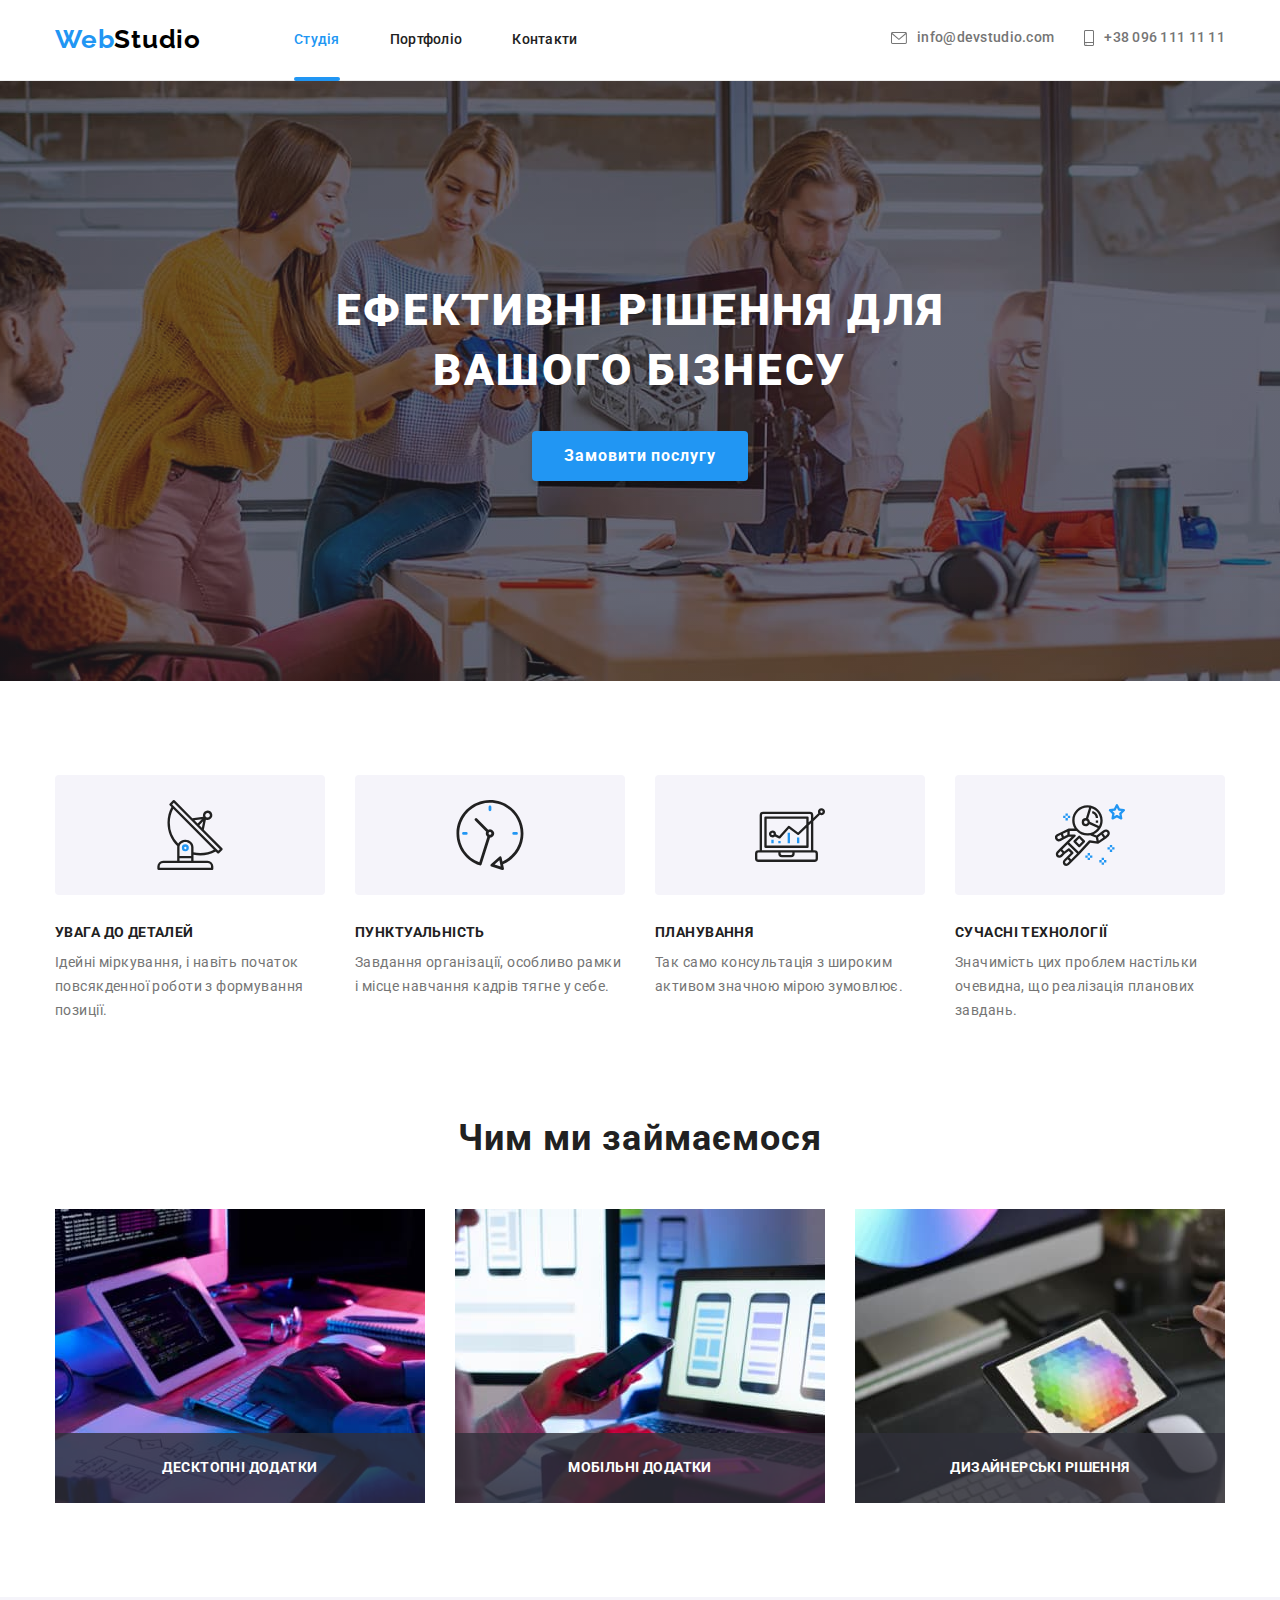
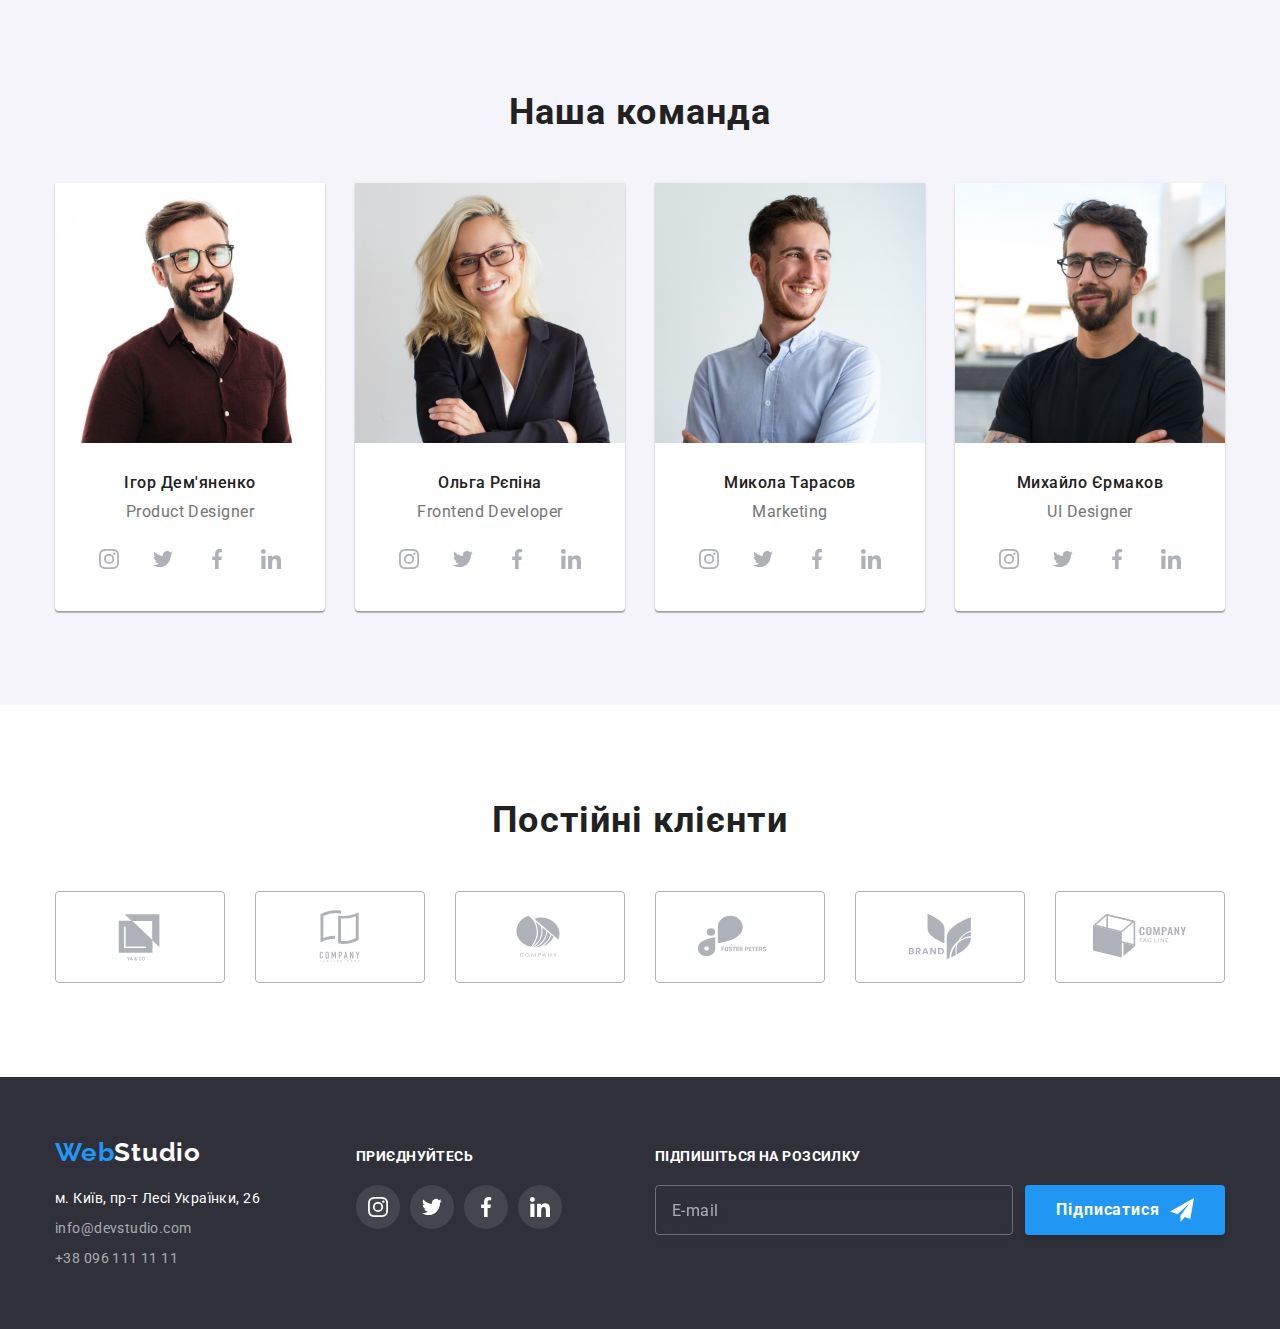
==== index.html @ fa202388 "Copy files from hw-06" ====
<!DOCTYPE html>
<html lang="uk">
<head>
    <meta charset="UTF-8">
    <meta http-equiv="X-UA-Compatible" content="IE=edge">
    <meta name="viewport" content="width=device-width, initial-scale=1.0">
    <title>WebStudio</title>
    <link rel="preconnect" href="https://fonts.googleapis.com">
    <link rel="preconnect" href="https://fonts.gstatic.com" crossorigin>
    <link href="https://fonts.googleapis.com/css2?family=Raleway:wght@700&family=Roboto:wght@400;500;700;900&display=swap"
        rel="stylesheet">
    <link rel="stylesheet" href="https://cdnjs.cloudflare.com/ajax/libs/modern-normalize/1.1.0/modern-normalize.min.css">
    <link rel="stylesheet" href="./css/styles.css">
</head>
<body>
    <!-- header -->
    <header class="header">
        <div class="container header-container">
            <nav class="header-navigation">
                <a href="./index.html" lang="en" class="logo"> <span class="logo-accent">Web</span>Studio</a>
                <ul class="list menu">
                    <li><a href="./index.html" class="site-nav-link current">Студія</a></li>
                    <li><a href="./portfolio.html" class="site-nav-link">Портфоліо</a></li>
                    <li><a href="" class="site-nav-link">Контакти</a></li>
                </ul>
            </nav>
            
            <ul class="list header-contacts">
                <li><a href="mailto:info@devstudio.com" class="contacts">
                    <svg width="16px" height="12px">
                        <use href="./images/icons.svg#icon-envelope"></use>
                    </svg>
                    info@devstudio.com</a></li>
                <li><a href="tel:+380961111111" class="contacts">
                    <svg width="10px" height="16px">
                        <use href="./images/icons.svg#icon-smartphone"></use>
                    </svg>
                    +38 096 111 11 11</a></li>
            </ul>
        </div>
    </header>

    <main>
        <!-- hero -->
        <section class="section hero-section overlay">
            <div class="container">
                <h1 class="hero-title">Ефективні рішення для вашого бізнесу</h1>
                <button type="button" class="button" data-modal-open>Замовити послугу</button>
            </div>
        </section>

        <!-- features -->
        <section class="section features-section">
            <div class="container">
                <h2 class="visually-hidden">Особливості</h2>
                <ul class="list features-list">
                    <li class="features-item">
                        <div class="features-icon">
                            <svg width="70px" height="70px">
                                <use href="./images/icons.svg#icon-antenna"></use>
                            </svg>
                        </div>
                        <h3 class="features-title">УВАГА ДО ДЕТАЛЕЙ</h3>
                        <p class="features-text">Ідейні міркування, і навіть початок повсякденної роботи з формування позиції.</p>
                    </li>
                    <li class="features-item">
                        <div class="features-icon">
                            <svg width="70px" height="70px">
                                <use href="./images/icons.svg#icon-clock"></use>
                            </svg>
                        </div>
                        <h3 class="features-title">ПУНКТУАЛЬНІСТЬ</h3>
                        <p class="features-text">Завдання організації, особливо рамки і місце навчання кадрів тягне у себе.</p>
                    </li>
                    <li class="features-item">
                        <div class="features-icon">
                            <svg width="70px" height="70px">
                                <use href="./images/icons.svg#icon-diagram"></use>
                            </svg>
                        </div>
                        <h3 class="features-title">ПЛАНУВАННЯ</h3>
                        <p class="features-text">Так само консультація з широким активом значною мірою зумовлює.</p>
                    </li>
                    <li class="features-item">
                        <div class="features-icon">
                            <svg width="70px" height="70px">
                                <use href="./images/icons.svg#icon-astronaut"></use>
                            </svg>
                        </div>
                        <h3 class="features-title">СУЧАСНІ ТЕХНОЛОГІЇ</h3>
                        <p class="features-text">Значимість цих проблем настільки очевидна, що реалізація планових завдань.</p>
                    </li>
                </ul>
            </div>
        </section>

        <!-- works -->
        <section class="section works-section">
            <div class="container">
                <h2 class="section-title">Чим ми займаємося</h2>
                <ul class="list works-list">
                    <li class="works-item">
                        <img src="./images/desktop.jpg" alt="Десктопні додатки" width="370">
                        <div class="work-type">
                            <p class="work-name">Десктопні додатки</p>
                        </div>
                    </li>
                    <li class="works-item">
                        <img src="./images/mobile.jpg" alt="Мобільні додатки" width="370">
                        <div class="work-type">
                            <p class="work-name">Мобільні додатки</p>
                        </div>
                    </li>
                    <li class="works-item">
                        <img src="./images/tablet.jpg" alt="Дизайнерські рішення" width="370">
                        <div class="work-type">
                            <p class="work-name">Дизайнерські рішення</p>
                        </div>
                    </li>
                </ul>
            </div>
        </section>

        <!-- team -->
        <section class="section team-section">
            <div class="container">
                <h2 class="section-title">Наша команда</h2>
                <ul class="list team-list">
                    <li class="team-card">
                        <img src="./images/ihor.jpg" alt="Фото Ігор Дем'яненко" width="270">
                        <div class="team-member-role">
                            <h3 class="team-member">Ігор Дем'яненко</h3>
                            <p lang="en" class="team-role">Product Designer</p>   
                            <ul class="list social-list">
                                <li class="social-list-item">
                                    <a href="" class="social-media">
                                        <svg width="20px" height="20px">
                                            <use href="./images/icons.svg#icon-instagram"></use>
                                        </svg></a>
                                </li>
                                <li class="social-list-item">
                                    <a href="" class="social-media">
                                        <svg width="20px" height="20px">
                                            <use href="./images/icons.svg#icon-twitter"></use>
                                        </svg></a>
                                </li>
                                <li class="social-list-item">
                                    <a href="" class="social-media">
                                        <svg width="20px" height="20px">
                                            <use href="./images/icons.svg#icon-facebook"></use>
                                        </svg></a>
                                </li>
                                <li class="social-list-item">
                                    <a href="" class="social-media">
                                        <svg width="20px" height="20px">
                                            <use href="./images/icons.svg#icon-linkedin"></use>
                                        </svg></a>
                                </li>
                            </ul>
                        </div>
                    </li>
                    <li class="team-card">
                        <img src="./images/olha.jpg" alt="Фото Ольга Рєпіна" width="270">
                        <div class="team-member-role">
                            <h3 class="team-member">Ольга Рєпіна</h3>
                            <p lang="en" class="team-role">Frontend Developer</p>
                            <ul class="list social-list">
                                <li class="social-list-item">
                                    <a href="" class="social-media">
                                        <svg width="20px" height="20px">
                                            <use href="./images/icons.svg#icon-instagram"></use>
                                        </svg></a>
                                </li>
                                <li class="social-list-item">
                                    <a href="" class="social-media">
                                        <svg width="20px" height="20px">
                                            <use href="./images/icons.svg#icon-twitter"></use>
                                        </svg></a>
                                </li>
                                <li class="social-list-item">
                                    <a href="" class="social-media">
                                        <svg width="20px" height="20px">
                                            <use href="./images/icons.svg#icon-facebook"></use>
                                        </svg></a>
                                </li>
                                <li class="social-list-item">
                                    <a href="" class="social-media">
                                        <svg width="20px" height="20px">
                                            <use href="./images/icons.svg#icon-linkedin"></use>
                                        </svg></a>
                                </li>
                            </ul>
                        </div>
                    </li>
                    <li class="team-card">
                        <img src="./images/mykola.jpg" alt="Фото Микола Тарасов" width="270">
                        <div class="team-member-role">
                            <h3 class="team-member">Микола Тарасов</h3>
                            <p lang="en" class="team-role">Marketing</p>
                            <ul class="list social-list">
                                <li class="social-list-item">
                                    <a href="" class="social-media">
                                        <svg width="20px" height="20px">
                                            <use href="./images/icons.svg#icon-instagram"></use>
                                        </svg></a>
                                </li>
                                <li class="social-list-item">
                                    <a href="" class="social-media">
                                        <svg width="20px" height="20px">
                                            <use href="./images/icons.svg#icon-twitter"></use>
                                        </svg></a>
                                </li>
                                <li class="social-list-item">
                                    <a href="" class="social-media">
                                        <svg width="20px" height="20px">
                                            <use href="./images/icons.svg#icon-facebook"></use>
                                        </svg></a>
                                </li>
                                <li class="social-list-item">
                                    <a href="" class="social-media">
                                        <svg width="20px" height="20px">
                                            <use href="./images/icons.svg#icon-linkedin"></use>
                                        </svg></a>
                                </li>
                            </ul>
                        </div>
                    </li>
                    <li class="team-card">
                        <img src="./images/mykhailo.jpg" alt="Фото Михайло Єрмаков" width="270">
                        <div class="team-member-role">
                            <h3 class="team-member">Михайло Єрмаков</h3>
                            <p lang="en" class="team-role">UI Designer</p>
                            <ul class="list social-list">
                                <li class="social-list-item">
                                    <a href="" class="social-media">
                                        <svg width="20px" height="20px">
                                            <use href="./images/icons.svg#icon-instagram"></use>
                                        </svg></a>
                                </li>
                                <li class="social-list-item">
                                    <a href="" class="social-media">
                                        <svg width="20px" height="20px">
                                            <use href="./images/icons.svg#icon-twitter"></use>
                                        </svg></a>
                                </li>
                                <li class="social-list-item">
                                    <a href="" class="social-media">
                                        <svg width="20px" height="20px">
                                            <use href="./images/icons.svg#icon-facebook"></use>
                                        </svg></a>
                                </li>
                                <li class="social-list-item">
                                    <a href="" class="social-media">
                                        <svg width="20px" height="20px">
                                            <use href="./images/icons.svg#icon-linkedin"></use>
                                        </svg></a>
                                </li>
                            </ul>
                        </div>
                    </li>
                </ul>
            </div>
        </section>

        <!-- clients -->
        <section class="section">
            <div class="container">
                <h2 class="section-title">Постійні клієнти</h2>
                <ul class="list clients-list">
                    <li class="client-item">
                        <a href="" class="client">
                            <svg width="106px" height="60px">
                                <use href="./images/icons.svg#icon-logo1"></use>
                            </svg></a>
                    </li>
                    <li class="client-item">
                        <a href="" class="client">
                            <svg width="106px" height="60px">
                                <use href="./images/icons.svg#icon-logo2"></use>
                            </svg></a>
                    </li>
                    <li class="client-item">
                        <a href="" class="client">
                            <svg width="106px" height="60px">
                                <use href="./images/icons.svg#icon-logo3"></use>
                            </svg></a>
                    </li>
                    <li class="client-item">
                        <a href="" class="client">
                            <svg width="106px" height="60px">
                                <use href="./images/icons.svg#icon-logo4"></use>
                            </svg></a>
                    </li>
                    <li class="client-item">
                        <a href="" class="client">
                            <svg width="106px" height="60px">
                                <use href="./images/icons.svg#icon-logo5"></use>
                            </svg></a>
                    </li>
                    <li class="client-item">
                        <a href="" class="client">
                            <svg width="106px" height="60px">
                                <use href="./images/icons.svg#icon-logo6"></use>
                            </svg></a>
                    </li>
                </ul>
            </div>
        </section>
    </main>

    <!-- footer -->
    <footer class="footer">
        <div class="container container-footer">
            <div class="address-container">
                <a href="./index.html" lang="en" class="logo logo-footer"> <span class="logo-accent">Web</span>Studio</a>
                <address>
                    <ul class="list">
                        <li class="address-item"><a href="https://goo.gl/maps/fUNhZHvPjA6vGSTK8" target="_blank"
                                rel="noopener norefferer" class="address-footer">м. Київ, пр-т Лесі Українки, 26</a></li>
                        <li class="address-item"><a href="mailto:info@devstudio.com" class="contacts-footer">info@devstudio.com</a></li>
                        <li><a href="tel:+380961111111" class="contacts-footer">+38 096 111 11 11</a></li>
                    </ul>
                </address>
            </div>

            <div class="join-container">
                <p class="footer-join">Приєднуйтесь</p>
                <ul class="list social-list">
                    <li class="social-list-item">
                        <a href="" class="social-media-footer">
                            <svg width="20px" height="20px">
                                <use href="./images/icons.svg#icon-instagram"></use>
                            </svg></a>
                    </li>
                    <li class="social-list-item">
                        <a href="" class="social-media-footer">
                            <svg width="20px" height="20px">
                                <use href="./images/icons.svg#icon-twitter"></use>
                            </svg></a>
                    </li>
                    <li class="social-list-item">
                        <a href="" class="social-media-footer">
                            <svg width="20px" height="20px">
                                <use href="./images/icons.svg#icon-facebook"></use>
                            </svg></a>
                    </li>
                    <li class="social-list-item">
                        <a href="" class="social-media-footer">
                            <svg width="20px" height="20px">
                                <use href="./images/icons.svg#icon-linkedin"></use>
                            </svg></a>
                    </li>
                </ul>
            </div>

            <div>
                <p class="footer-join">Підпишіться на розсилку</p>
                <form class="footer-form">
                    <label>
                        <input
                        type="email"
                        class="footer-field-input"
                        required
                        name="user_subscription_email"
                        placeholder="E-mail">
                    </label>
                    <button type="submit" class="subscript-btn">Підписатися
                        <svg width="24px" height="24px">
                            <use href="./images/icons.svg#icon-send"></use>
                        </svg>
                    </button>
                </form>
            </div>
        </div>
    </footer>

    <!-- BACKDROP -->
    <div class="backdrop is-hidden" data-modal>
        <div class="modal">
            <button type="button" class="modal-close-btn" data-modal-close>
                <svg width="18px" height="18px" class="modal-close-icon">
                    <use href="./images/icons.svg#icon-close"></use>
                </svg>
            </button>

            <form class="modal-form">
                <b class="modal-header">Залиште свої дані, ми вам передзвонимо</b>
                <label class="modal-field">
                    <span class="modal-field-desc">Ім'я</span>
                    <span class="modal-field-wrapper">
                        <input type="text"
                        class="modal-field-input"
                        required
                        pattern="[a-zA-Zа-яА-ЯіІїЇєЄ'ґҐ]+"
                        name="user_name">
                        <svg width="18px" height="18px" class="modal-field-icon">
                            <use href="./images/icons.svg#icon-person"></use>
                        </svg>
                    </span>
                </label>
                <label class="modal-field">
                    <span class="modal-field-desc">Телефон</span>
                    <span class="modal-field-wrapper">
                        <input
                        type="tel"
                        class="modal-field-input"
                        required
                        name="user_phone">
                        <svg width="18px" height="18px" class="modal-field-icon">
                            <use href="./images/icons.svg#icon-phone"></use>
                        </svg>
                    </span>
                </label>
                <label class="modal-field">
                    <span class="modal-field-desc">Пошта</span>
                    <span class="modal-field-wrapper">
                        <input
                        type="email"
                        class="modal-field-input"
                        required
                        name="user_email">
                        <svg width="18px" height="18px" class="modal-field-icon">
                            <use href="./images/icons.svg#icon-email"></use>
                        </svg>
                    </span>
                </label>
                <label class="modal-textarea">
                    <span class="modal-field-desc">Коментар</span>
                    <textarea
                        name="user_comment"
                        class="modal-comment"
                        placeholder="Введіть текст"></textarea>
                </label>
                <label class="modal-checkbox-wrapper">
                    <input
                        type="checkbox"
                        name="user_policy"
                        class="modal-checkbox visually-hidden"
                        required>
                    <svg width="16px" height="15px" class="modal-checkbox-svg">
                        <use href="./images/icons.svg#icon-check"></use>
                    </svg>
                    Погоджуюся з розсилкою та приймаю&nbsp;<a href="" class="policy-link">Умови договору</a>
                </label>
                <button type="submit" class="modal-submit">Відправити</button>
            </form>
        </div>
    </div>

    <script src="./js/modal.js"></script>
</body>
</html>
---- css/styles.css ----
:root {
    --primary-text-color:#212121;
    --secondary-text-color:#757575;
    --logo-text-color:#000000;
    --accent-color:#2196F3;
    --white-text-color:#FFFFFF;
    --footer-text-color:rgba(255, 255, 255, 0.6);
    --primary-bg-color:#FFFFFF;
    --secondary-bg-color:#F5F4FA;
    --accent-bg-color:#2F303A;

    --filter-bg-color:#F5F4FA;

    --button-focus-color:#188CE8;

    --transition-dur-and-func: 250ms cubic-bezier(0.4, 0, 0.2, 1);
}

body {
    background-color: var(--primary-bg-color);
    color: var(--primary-text-color);
    font-family: 'Roboto', sans-serif;
}

/* reset */

.list {
    list-style: none;
}

h1,
h2,
h3,
p {
    margin-top: 0;
    margin-bottom: 0;
}

ul {
    margin-top: 0;
    margin-bottom: 0;
    padding-left: 0;
}

img {
    display: block;
}

.section {
    padding-top: 94px;
    padding-bottom: 94px;
}

.container {
    margin-left: auto;
    margin-right: auto;
    width: 1200px;
    padding-left: 15px;
    padding-right: 15px;
}

.visually-hidden {
    position: absolute;
    width: 1px;
    height: 1px;
    margin: -1px;
    border: 0;
    padding: 0;
    white-space: nowrap;
    clip-path: inset(100%);
    clip: rect(0 0 0 0);
    overflow: hidden;
}

/* header */

.header {
    border-bottom: 1px solid #ECECEC;
}

.header-container {
    display: flex;
    justify-content: space-between;
    align-items: center;
}

.header-navigation {
    display: flex;
    column-gap: 93px;

    align-items: center;
}

.menu {
    display: flex;
    column-gap: 50px;
    align-items: center;
}

.header-contacts {
    display: flex;
    column-gap: 30px;
}

/* logo */

.logo {
    color: var(--logo-text-color);
    font-family: 'Raleway', sans-serif;
    font-weight: 700;
    font-size: 26px;
    line-height: 1.2;
    text-decoration: none;
    letter-spacing: 0.03em;
}

.logo-accent {
    color: var(--accent-color);
}

/* site-nav */
.site-nav-link {
    color: var(--primary-text-color);
    font-weight: 500;
    font-size: 14px;
    line-height: 1.14;
    letter-spacing: 0.02em;
    text-decoration: none;

    transition: color var(--transition-dur-and-func);

    padding-top: 32px;
    padding-bottom: 32px;

    display: block;
}

.site-nav-link:hover,
.site-nav-link:focus {
    color: var(--accent-color);
}

.current {
    color: var(--accent-color);
    position: relative;
}

.current::after {
    content: "";
    position: absolute;
    height: 4px;
    width: 100%;
    background-color: var(--accent-color);
    border-radius: 2px;
    bottom: -1px;
    left: 0;
}

/* contacts */
.contacts {
    color: var(--secondary-text-color);
    font-weight: 500;
    font-size: 14px;
    line-height: 1.14;
    letter-spacing: 0.02em;
    text-decoration: none;

    display: inline-flex;
    align-items: center;
    column-gap: 10px;
    fill: var(--secondary-text-color);

    transition: color var(--transition-dur-and-func), fill var(--transition-dur-and-func);
}

.contacts:hover,
.contacts:focus {
    color: var(--accent-color);
    fill: var(--accent-color);
}

/* hero */
.hero-section {
    background-color: #C4C4C4;
    
    padding-top: 200px;
    padding-bottom: 200px;
}

.overlay {
    max-width: 1600px;
    height: 600px;
    margin-left: auto;
    margin-right: auto;
    background-image:
        linear-gradient(rgba(47, 48, 58, 0.4), rgba(47, 48, 58, 0.4)),
        url("../images/hero.jpg");

    background-repeat: no-repeat;
    background-position: center;
    background-size: cover;
}

.hero-title {
    font-weight: 900;
    font-size: 44px;
    line-height: 1.36;
    text-align: center;
    letter-spacing: 0.06em;
    text-transform: uppercase;
    color: var(--white-text-color);

    margin-left: auto;
    margin-right: auto;
    margin-bottom: 30px;

    width: 696px;
}

/* button */
.button {
    color:var(--white-text-color);
    background-color: var(--accent-color);
    font-weight: 700;
    font-size: 16px;
    line-height: 1.88;
    display: flex;
    align-items: center;
    text-align: center;
    letter-spacing: 0.06em;

    cursor: pointer;

    box-shadow: 0px 4px 4px rgba(0, 0, 0, 0.15);
    padding: 10px 32px;
    border-radius: 4px;
    border: 0;

    min-width: 216px;
    justify-content: center;

    margin-left: auto;
    margin-right: auto;

    transition: background-color var(--transition-dur-and-func);
}

.button:hover,
.button:focus {
    background-color: var(--button-focus-color);
}

/* section */

.section-title {
    font-weight: 700;
    font-size: 36px;
    line-height: 1.17;
    text-align: center;
    letter-spacing: 0.03em;

    margin-bottom: 50px;
}

/* features */

.features-section {
    padding-bottom: 47px;
}

.features-list {
    display: flex;
    gap: 30px;
    flex-wrap: wrap;
}

.features-item {
    flex-basis: calc((100% - 90px) / 4);
}

.features-icon {
    display: flex;
    height: 120px;
    background-color: var(--secondary-bg-color);
    border-radius: 4px;
    margin-bottom: 30px;
    align-items: center;
    justify-content: center;
}

.features-title {
    font-weight: 700;
    font-size: 14px;
    line-height: 1.14;
    text-transform: uppercase;
    letter-spacing: 0.03em;

    margin-bottom: 10px;
}

.features-text {
    font-size: 14px;
    line-height: 1.71;
    color: var(--secondary-text-color);
    letter-spacing: 0.03em;
}

/* works */

.works-section {
    padding-top: 47px;
}

.works-list {
    display: flex;
    gap: 30px;
    flex-wrap: wrap;
}

.works-item {
    flex-basis: calc((100% - 60px) / 3);
    position: relative;
}

.work-type {
    position: absolute;
    height: 70px;
    width: 100%;
    bottom: 0;

    display: flex;
    justify-content: center;
    align-items: center;

    background-color: rgba(47, 48, 58, 0.8);
}

.work-name {
    font-weight: 700;
    font-size: 14px;
    line-height: 1.14;
    letter-spacing: 0.03em;
    text-transform: uppercase;
    text-align: center;
    color: var(--white-text-color);
}

/* team */
.team-section {
    background-color: var(--secondary-bg-color);
}

.team-list {
    display: flex;
    gap: 30px;
    flex-wrap: wrap;
}

.team-card {
    flex-basis: calc((100% - 90px) / 4);

    box-shadow: 0px 1px 3px rgba(0, 0, 0, 0.12), 0px 1px 1px rgba(0, 0, 0, 0.14), 0px 2px 1px rgba(0, 0, 0, 0.2);
    border-radius: 0px 0px 4px 4px;

    background-color: var(--primary-bg-color);
}

.team-member-role {
    padding-top: 30px;
    padding-bottom: 30px;
    padding-left: 32px;
    padding-right: 32px;
}

.team-member {
    font-weight: 500;
    font-size: 16px;
    line-height: 1.19;
    text-align: center;
    letter-spacing: 0.03em;

    margin-bottom: 10px;
}

.team-role {
    font-size: 16px;
    line-height: 1.19;
    text-align: center;
    color: var(--secondary-text-color);
    letter-spacing: 0.03em;

    margin-bottom: 16px;
}

.social-list {
    display: flex;
    column-gap: 10px;
}

.social-list-item {
    width: 44px;
    height: 44px;
}

.social-media {
    display: flex;
    width: 100%;
    height: 100%;
    border-radius: 50%;
    justify-content: center;
    align-items: center;
    fill: #AFB1B8;

    transition: background-color var(--transition-dur-and-func), fill var(--transition-dur-and-func);
}

.social-media:hover,
.social-media:focus {
    background-color: var(--accent-color);
    fill: var(--white-text-color);
}

/* clients */

.clients-list {
    display: flex;
    gap: 30px;
    flex-wrap: wrap;
}

.client-item {
    height: 92px;
    width: calc((100% - 150px) / 6);
}

.client {
    display: flex;
    width: 100%;
    height: 100%;
    border: 1px solid #AFB1B8;
    border-radius: 4px;
    justify-content: center;
    align-items: center;
    fill: #AFB1B8;

    transition: background-color var(--transition-dur-and-func), fill var(--transition-dur-and-func);
}

.client:hover,
.client:focus {
    border-color: var(--accent-color);
    fill: var(--accent-color);
}

/* footer */

.footer {
    background-color: var(--accent-bg-color);
    padding-top: 60px;
    padding-bottom: 60px;
}

.container-footer {
    display: flex;

    align-items: baseline;
}

.address-container {
    flex-grow: 1;
}

.contacts-footer {
    color: var(--footer-text-color);
    font-size: 14px;
    line-height: 1.5;
    text-decoration: none;
    letter-spacing: 0.03em;

    font-style: normal;

    transition: color var(--transition-dur-and-func);
}

.contacts-footer:hover,
.contacts-footer:focus {
    color: var(--accent-color);
}

.address-footer {
    font-style: normal;
    font-size: 14px;
    line-height: 1.5;
    color: var(--white-text-color);
    text-decoration: none;
    letter-spacing: 0.03em;

    transition: color var(--transition-dur-and-func);
}

.address-footer:hover,
.address-footer:focus {
    color: var(--accent-color);
}

.logo-footer {
    color: var(--white-text-color);

    display: block;
    margin-bottom: 20px;
}

.address-item {
    margin-bottom: 9px;
}

.join-container {
    margin-right: 93px;
}

.social-media-footer {
    display: flex;
    width: 100%;
    height: 100%;
    border-radius: 50%;
    justify-content: center;
    align-items: center;
    fill: var(--white-text-color);
    background-color: rgba(255, 255, 255, 0.1);

    transition: background-color var(--transition-dur-and-func);
}

.social-media-footer:hover,
.social-media-footer:focus {
    background-color: var(--accent-color);
}

.footer-join {
    font-weight: 700;
    font-size: 14px;
    line-height: 1.14;
    letter-spacing: 0.03em;
    text-transform: uppercase;
    color: var(--white-text-color);

    margin-bottom: 20px;
}

.footer-form {
    display: flex;
    gap: 12px;
}

.footer-field-input {
    height: 50px;
    width: 358px;
    padding-left: 16px;
    padding-top: 15px;
    padding-bottom: 15px;

    border: 1px solid rgba(255, 255, 255, 0.3);
    filter: drop-shadow(0px 4px 4px rgba(0, 0, 0, 0.15));
    border-radius: 4px;

    background-color: transparent;
    
    color: var(--white-text-color);
}

.footer-field-input::placeholder {
    font-size: 16px;
    line-height: 1.25;
    letter-spacing: 0.03em;
    color: rgba(255, 255, 255, 0.6);
}

.subscript-btn {
    color: var(--white-text-color);
    background-color: var(--accent-color);
    font-weight: 700;
    font-size: 16px;
    line-height: 1.88;
    display: flex;
    align-items: center;
    text-align: center;
    letter-spacing: 0.06em;

    cursor: pointer;

    box-shadow: 0px 4px 4px rgba(0, 0, 0, 0.15);
    padding: 10px 28px;
    border-radius: 4px;
    border: 0;

    min-width: 200px;
    justify-content: center;

    margin-left: auto;
    margin-right: auto;

    gap: 10px;
}

/* portfolio.html */

/* filters */

.filters-list {
    display: flex;
    gap: 8px;
    justify-content: center;
    margin-bottom: 50px;
}

.filter {
    background-color: var(--filter-bg-color);
    color: var(--primary-text-color);
    font-weight: 500;
    font-size: 16px;
    line-height: 1.62;
    text-align: center;
    letter-spacing: 0.03em;

    cursor: pointer;

    padding: 6px 22px;
    border-radius: 4px;
    border: 0;

    transition: background-color var(--transition-dur-and-func), color var(--transition-dur-and-func), box-shadow var(--transition-dur-and-func);
}

.filter:hover,
.filter:focus {
    background-color:var(--accent-color);
    color: var(--white-text-color);
    box-shadow: 0px 3px 1px rgba(0, 0, 0, 0.1), 0px 1px 2px rgba(0, 0, 0, 0.08), 0px 2px 2px rgba(0, 0, 0, 0.12);
}

/* projects */

.projects-list {
    display: flex;
    flex-wrap: wrap;
    gap: 30px;
}

.project-card {
    flex-basis: calc((100% - 60px) / 3);
}

.project-link {
    text-decoration: none;
    display: block;

    transition: box-shadow var(--transition-dur-and-func);
}

.project-link:hover,
.project-link:focus {
    box-shadow: 0px 1px 1px rgba(0, 0, 0, 0.12), 0px 4px 4px rgba(0, 0, 0, 0.06), 1px 4px 6px rgba(0, 0, 0, 0.16);
}

.project-link:hover .overlay-projects,
.project-link:focus .overlay-projects {
    transform: translateY(0%);
}

.project-img-wrapper {
    position: relative;
    overflow: hidden;
}

.project {
    padding: 20px 24px;
    border-bottom: 1px solid #EEEEEE;
    border-left: 1px solid #EEEEEE;
    border-right: 1px solid #EEEEEE;
}

.project-title {
    font-weight: 700;
    font-size: 18px;
    line-height: 2;
    letter-spacing: 0.06em;

    margin-bottom: 4px;

    color: var(--primary-text-color);
}

.project-type {
    font-size: 16px;
    line-height: 1.88;
    color: var(--secondary-text-color);
    letter-spacing: 0.03em;
}

.overlay-projects {
    font-size: 18px;
    line-height: 1.56;
    letter-spacing: 0.03em;
    color: var(--white-text-color);
    background-color: rgba(33, 150, 243, 0.9);

    padding-top: 63px;
    padding-right: 24px;
    padding-bottom: 63px;
    padding-left: 24px;

    position: absolute;
    top: 0;
    left: 0;
    width: 100%;
    height: 100%;
    overflow: auto;
    
    transform: translateY(100%);
    transition: transform 250ms linear;
}

/* ============== BACKDROP ============== */
.backdrop {
    position: fixed;
    top: 0;
    left: 0;
    z-index: 999999;
    width: 100%;
    height: 100%;
    background-color: rgba(0, 0, 0, 0.2);
    
    transition: opacity 500ms linear, visibility 500ms linear;
}

.backdrop.is-hidden {
    opacity: 0;
    visibility: hidden;
    pointer-events: none;
}
/* ============== /BACKDROP ============== */

/* ============== MODAL WINDOW ============== */
.modal {
    position: absolute;
    top: 50%;
    left: 50%;
    width: 528px;
    transform: translate(-50%, -50%);
    background-color: var(--primary-bg-color);
    box-shadow: 0px 1px 3px rgba(0, 0, 0, 0.12), 0px 1px 1px rgba(0, 0, 0, 0.14), 0px 2px 1px rgba(0, 0, 0, 0.2);
    border-radius: 4px;
    padding: 40px;
}

.modal-close-btn {
    position: absolute;
    width: 30px;
    height: 30px;
    top: 8px;
    right: 8px;
    padding: 0;
    border-radius: 50%;
    border: 1px solid rgba(0, 0, 0, 0.1);
    background-color: var(--primary-bg-color);
    display: flex;
    justify-content: center;
    align-items: center;

    cursor: pointer;
}

.modal-close-icon {
    transition: fill var(--transition-dur-and-func);
}

.modal-close-btn:hover .modal-close-icon,
.modal-close-btn:focus .modal-close-icon {
    fill: var(--accent-color);
}

/* ============== /MODAL WINDOW ============== */

/* ============== MODAL FORM ============== */

.modal-form {
    display: flex;
    flex-direction: column;
}

.modal-header {
    font-weight: 700;
    font-size: 20px;
    line-height: 1.15;
    text-align: center;
    letter-spacing: 0.03em;
    color: var(--primary-text-color);
    margin-bottom: 12px;
}

.modal-field {
    margin-bottom: 10px;
}

.modal-textarea {
    margin-bottom: 20px;
}

.modal-field-desc {
    display: block;
    font-weight: 400;
    font-size: 12px;
    line-height: 1.17;
    letter-spacing: 0.01em;
    color: var(--secondary-text-color);
    margin-bottom: 4px;
}

.modal-field-wrapper {
    display: block;
    position: relative;
}

.modal-field-input {
    width: 100%;
    height: 40px;
    border: 1px solid rgba(33, 33, 33, 0.2);
    border-radius: 4px;
    padding-left: 42px;
    transition: border-color var(--transition-dur-and-func);
}

.modal-field-input:focus {
    outline-offset: 2px;
    border-color: var(--accent-color);
}

.modal-field-icon {
    position: absolute;
    top: 50%;
    left: 12px;
    transform: translateY(-50%);
    fill: var(--primary-text-color);

    transition: fill var(--transition-dur-and-func);
}

.modal-field-input:focus + .modal-field-icon {
    fill: var(--accent-color);
}

.modal-comment {
    width: 100%;
    height: 120px;
    border: 1px solid rgba(33, 33, 33, 0.2);
    border-radius: 4px;
    resize: none;
    padding-top: 12px;
    padding-bottom: 12px;
    padding-left: 16px;
    padding-right: 16px;

    transition: border-color var(--transition-dur-and-func);

    display: block;
}

.modal-comment::placeholder {
    font-size: 12px;
    line-height: 1.17;
    letter-spacing: 0.01em;
    color: rgba(117, 117, 117, 0.5);
}

.modal-comment:focus {
    outline-offset: 2px;
    border-color: var(--accent-color);
}

.modal-checkbox-wrapper {
    margin-bottom: 30px;
    display: flex;
    align-items: center;

    align-self: center;

    color: var(--secondary-text-color);
    font-size: 14px;
    line-height: 1.71;
    letter-spacing: 0.03em;
}

.modal-checkbox-svg {
    border: var(--primary-text-color) 1px solid;
    border-radius: 2px;
    padding-top: 3px;
    padding-right: 1px;
    padding-bottom: 2px;
    padding-left: 2px;
    cursor: pointer;
    margin-right: 7px;
}

.modal-checkbox:focus + .modal-checkbox-svg {
    outline: 2px solid black;
}

.modal-checkbox:checked + .modal-checkbox-svg {
    background-color: var(--accent-color);
    border-color: var(--accent-color);
    outline: none;
}

.policy-link {
    color: var(--accent-color);
}

.modal-submit {
    color: var(--white-text-color);
    background-color: var(--accent-color);
    font-weight: 700;
    font-size: 16px;
    line-height: 1.88;
    display: flex;
    align-items: center;
    text-align: center;
    letter-spacing: 0.06em;

    cursor: pointer;

    box-shadow: 0px 4px 4px rgba(0, 0, 0, 0.15);
    padding: 10px 52px;
    border-radius: 4px;
    border: 0;

    min-width: 200px;
    justify-content: center;

    margin-left: auto;
    margin-right: auto;

    transition: background-color var(--transition-dur-and-func);
}

.modal-submit:hover,
.modal-submit:focus {
    background-color: var(--button-focus-color);
}

/* ============== /MODAL FORM ============== */
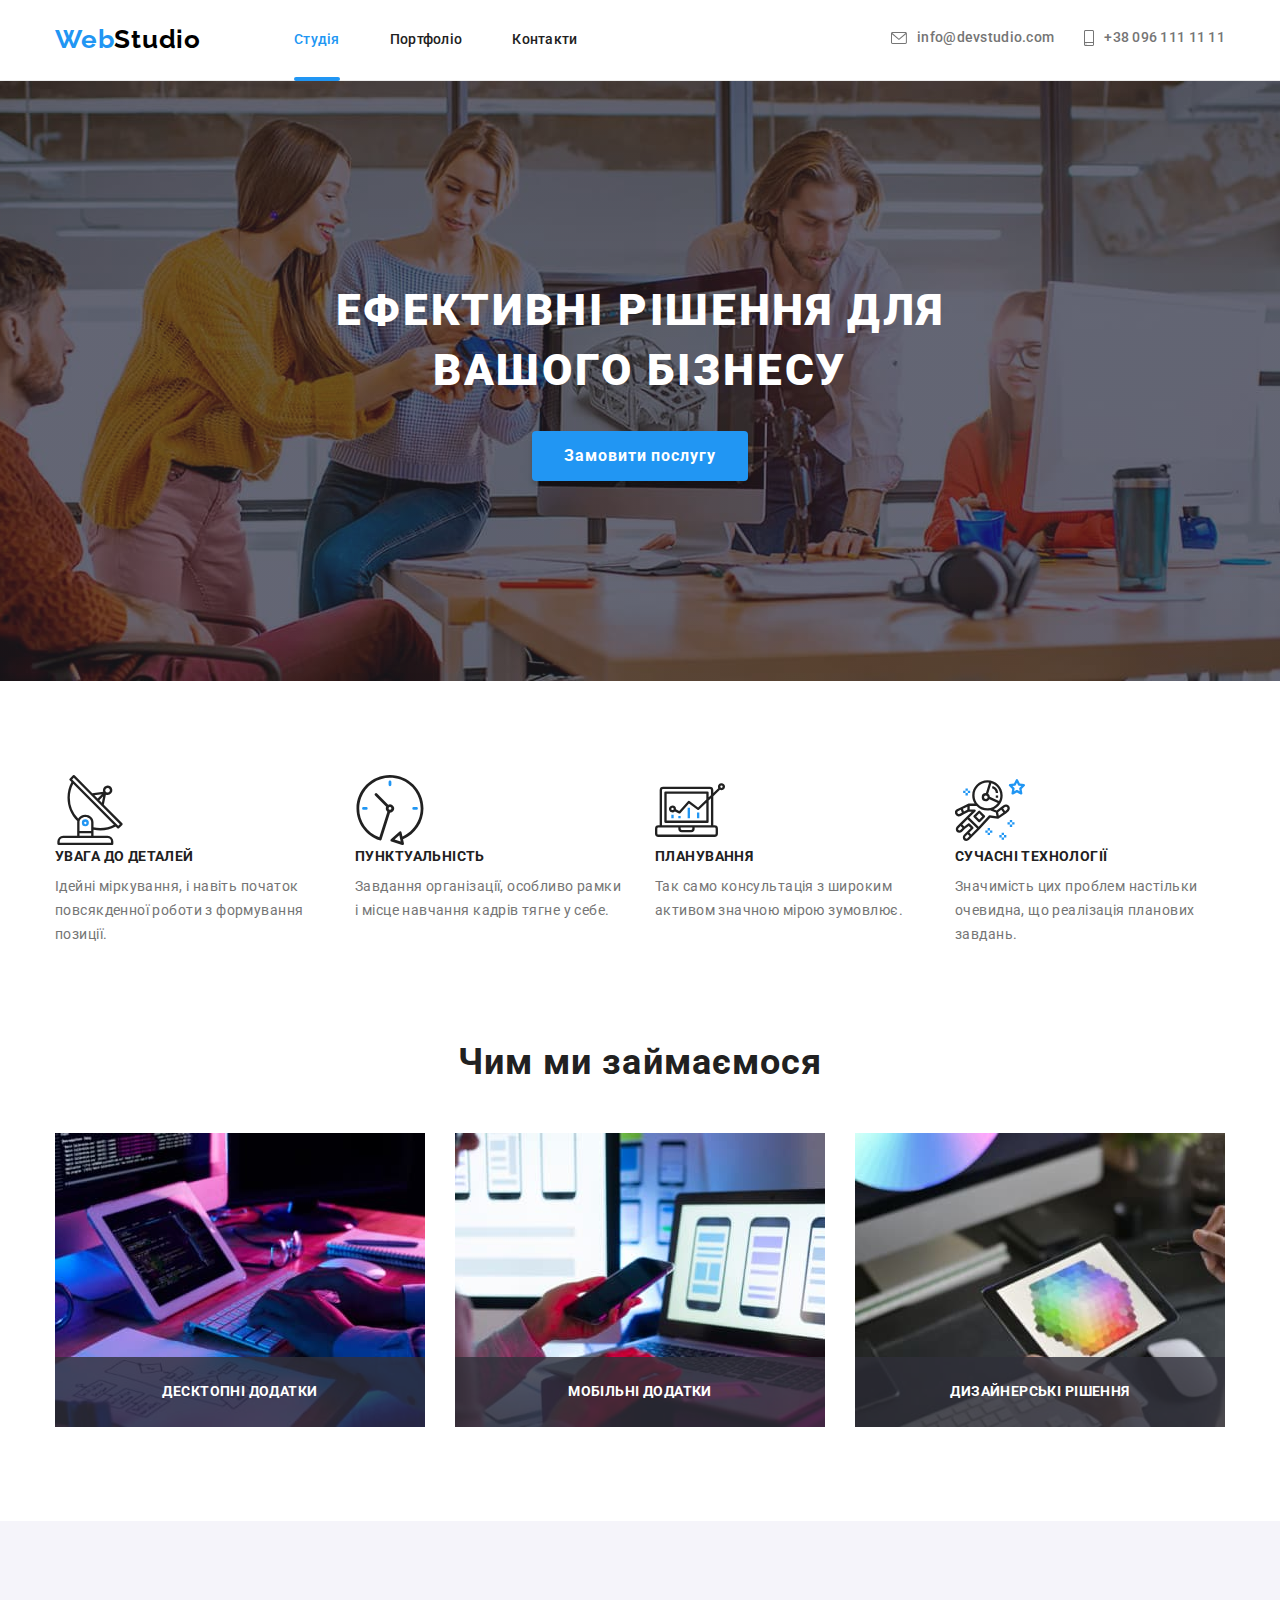
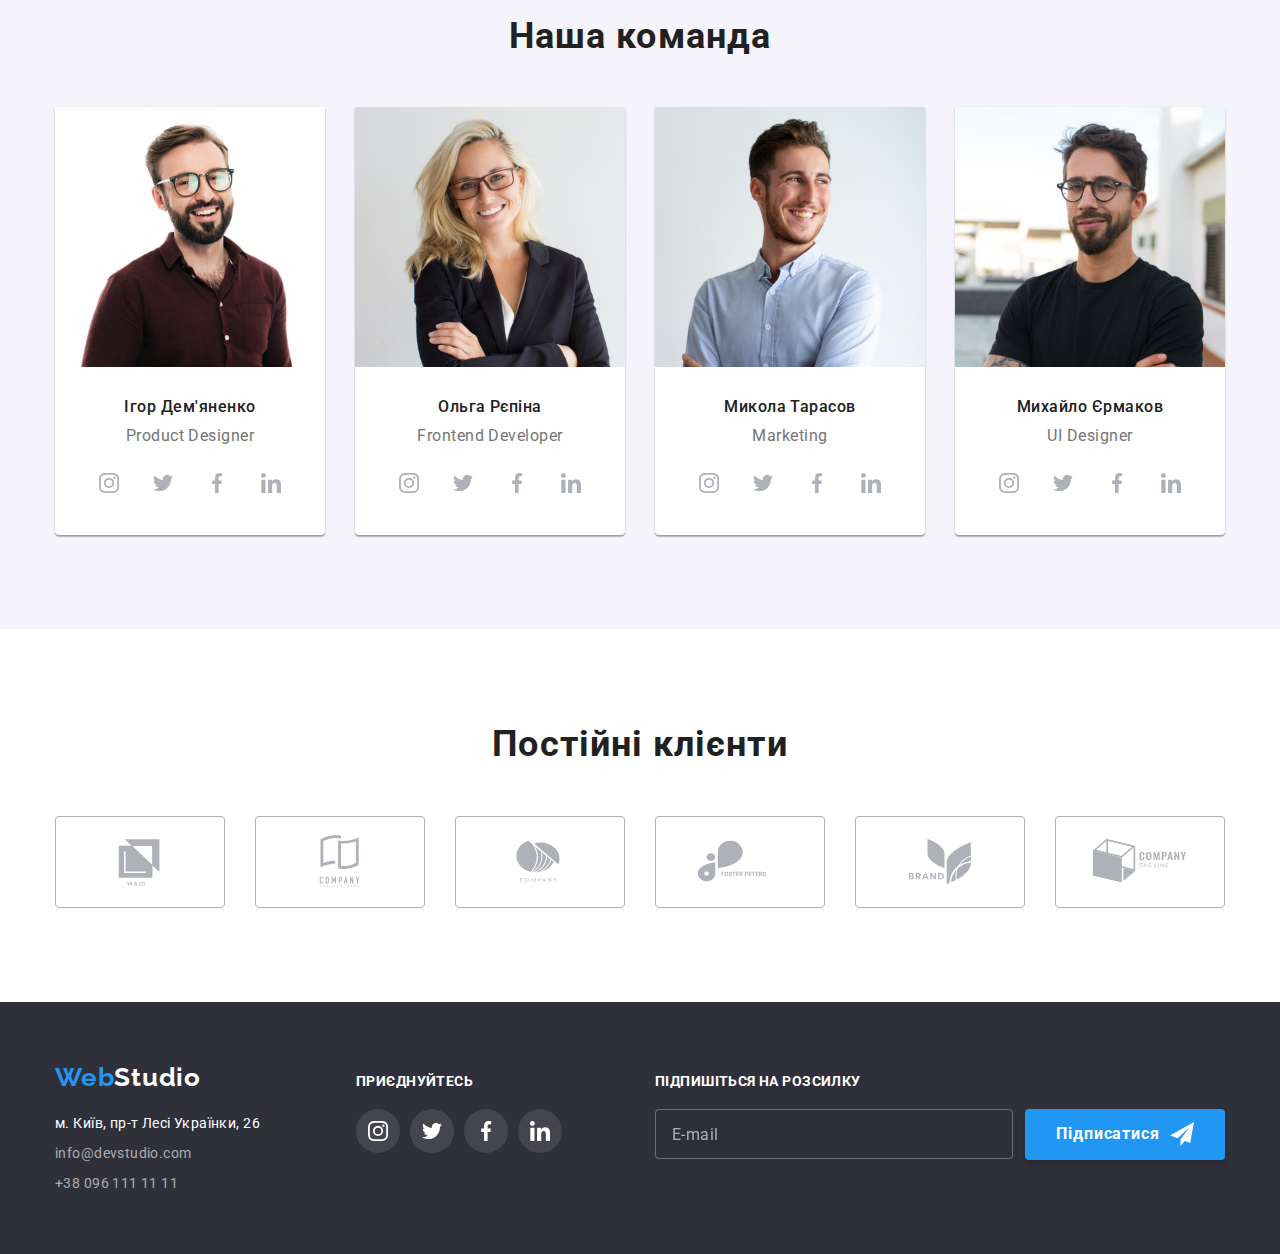
==== commit 5ca6500f: "Correct BEM after mentor's feedback" ====
--- a/index.html
+++ b/index.html
@@ -10,28 +10,28 @@
     <link href="https://fonts.googleapis.com/css2?family=Raleway:wght@700&family=Roboto:wght@400;500;700;900&display=swap"
         rel="stylesheet">
     <link rel="stylesheet" href="https://cdnjs.cloudflare.com/ajax/libs/modern-normalize/1.1.0/modern-normalize.min.css">
-    <link rel="stylesheet" href="./css/styles.css">
+    <link rel="stylesheet" href="./css/main.min.css">
 </head>
 <body>
     <!-- header -->
-    <header class="header">
-        <div class="container header-container">
-            <nav class="header-navigation">
-                <a href="./index.html" lang="en" class="logo"> <span class="logo-accent">Web</span>Studio</a>
-                <ul class="list menu">
-                    <li><a href="./index.html" class="site-nav-link current">Студія</a></li>
-                    <li><a href="./portfolio.html" class="site-nav-link">Портфоліо</a></li>
-                    <li><a href="" class="site-nav-link">Контакти</a></li>
+    <header class="page-header">
+        <div class="container page-header__container">
+            <nav class="page-navigation">
+                <a href="./index.html" lang="en" class="logo"> <span class="logo__accent">Web</span>Studio</a>
+                <ul class="menu list">
+                    <li><a href="./index.html" class="menu__link menu__link_current">Студія</a></li>
+                    <li><a href="./portfolio.html" class="menu__link">Портфоліо</a></li>
+                    <li><a href="" class="menu__link">Контакти</a></li>
                 </ul>
             </nav>
             
-            <ul class="list header-contacts">
-                <li><a href="mailto:info@devstudio.com" class="contacts">
+            <ul class="header-contacts list">
+                <li><a href="mailto:info@devstudio.com" class="header-contacts__link">
                     <svg width="16px" height="12px">
                         <use href="./images/icons.svg#icon-envelope"></use>
                     </svg>
                     info@devstudio.com</a></li>
-                <li><a href="tel:+380961111111" class="contacts">
+                <li><a href="tel:+380961111111" class="header-contacts__link">
                     <svg width="10px" height="16px">
                         <use href="./images/icons.svg#icon-smartphone"></use>
                     </svg>
@@ -42,79 +42,79 @@
 
     <main>
         <!-- hero -->
-        <section class="section hero-section overlay">
+        <section class="hero">
             <div class="container">
-                <h1 class="hero-title">Ефективні рішення для вашого бізнесу</h1>
-                <button type="button" class="button" data-modal-open>Замовити послугу</button>
+                <h1 class="hero__title">Ефективні рішення для вашого бізнесу</h1>
+                <button type="button" class="btn" data-modal-open>Замовити послугу</button>
             </div>
         </section>
 
         <!-- features -->
-        <section class="section features-section">
+        <section class="section">
             <div class="container">
                 <h2 class="visually-hidden">Особливості</h2>
-                <ul class="list features-list">
-                    <li class="features-item">
-                        <div class="features-icon">
+                <ul class="features-list list">
+                    <li class="features-list__item">
+                        <div class="features-list__icon-box">
                             <svg width="70px" height="70px">
                                 <use href="./images/icons.svg#icon-antenna"></use>
                             </svg>
                         </div>
-                        <h3 class="features-title">УВАГА ДО ДЕТАЛЕЙ</h3>
-                        <p class="features-text">Ідейні міркування, і навіть початок повсякденної роботи з формування позиції.</p>
-                    </li>
-                    <li class="features-item">
-                        <div class="features-icon">
+                        <h3 class="features-list__title">УВАГА ДО ДЕТАЛЕЙ</h3>
+                        <p class="features-list__text">Ідейні міркування, і навіть початок повсякденної роботи з формування позиції.</p>
+                    </li>
+                    <li class="features-list__item">
+                        <div class="features-list__icon-box">
                             <svg width="70px" height="70px">
                                 <use href="./images/icons.svg#icon-clock"></use>
                             </svg>
                         </div>
-                        <h3 class="features-title">ПУНКТУАЛЬНІСТЬ</h3>
-                        <p class="features-text">Завдання організації, особливо рамки і місце навчання кадрів тягне у себе.</p>
-                    </li>
-                    <li class="features-item">
-                        <div class="features-icon">
+                        <h3 class="features-list__title">ПУНКТУАЛЬНІСТЬ</h3>
+                        <p class="features-list__text">Завдання організації, особливо рамки і місце навчання кадрів тягне у себе.</p>
+                    </li>
+                    <li class="features-list__item">
+                        <div class="features-list__icon-box">
                             <svg width="70px" height="70px">
                                 <use href="./images/icons.svg#icon-diagram"></use>
                             </svg>
                         </div>
-                        <h3 class="features-title">ПЛАНУВАННЯ</h3>
-                        <p class="features-text">Так само консультація з широким активом значною мірою зумовлює.</p>
-                    </li>
-                    <li class="features-item">
-                        <div class="features-icon">
+                        <h3 class="features-list__title">ПЛАНУВАННЯ</h3>
+                        <p class="features-list__text">Так само консультація з широким активом значною мірою зумовлює.</p>
+                    </li>
+                    <li class="features-list__item">
+                        <div class="features-list__icon-box">
                             <svg width="70px" height="70px">
                                 <use href="./images/icons.svg#icon-astronaut"></use>
                             </svg>
                         </div>
-                        <h3 class="features-title">СУЧАСНІ ТЕХНОЛОГІЇ</h3>
-                        <p class="features-text">Значимість цих проблем настільки очевидна, що реалізація планових завдань.</p>
+                        <h3 class="features-list__title">СУЧАСНІ ТЕХНОЛОГІЇ</h3>
+                        <p class="features-list__text">Значимість цих проблем настільки очевидна, що реалізація планових завдань.</p>
                     </li>
                 </ul>
             </div>
         </section>
 
         <!-- works -->
-        <section class="section works-section">
+        <section class="section section_no-padding-top">
             <div class="container">
-                <h2 class="section-title">Чим ми займаємося</h2>
-                <ul class="list works-list">
-                    <li class="works-item">
+                <h2 class="section__title">Чим ми займаємося</h2>
+                <ul class="works-list list">
+                    <li class="works-list__item">
                         <img src="./images/desktop.jpg" alt="Десктопні додатки" width="370">
-                        <div class="work-type">
-                            <p class="work-name">Десктопні додатки</p>
-                        </div>
-                    </li>
-                    <li class="works-item">
+                        <div class="works-list__overlay">
+                            <p class="works-list__text">Десктопні додатки</p>
+                        </div>
+                    </li>
+                    <li class="works-list__item">
                         <img src="./images/mobile.jpg" alt="Мобільні додатки" width="370">
-                        <div class="work-type">
-                            <p class="work-name">Мобільні додатки</p>
-                        </div>
-                    </li>
-                    <li class="works-item">
+                        <div class="works-list__overlay">
+                            <p class="works-list__text">Мобільні додатки</p>
+                        </div>
+                    </li>
+                    <li class="works-list__item">
                         <img src="./images/tablet.jpg" alt="Дизайнерські рішення" width="370">
-                        <div class="work-type">
-                            <p class="work-name">Дизайнерські рішення</p>
+                        <div class="works-list__overlay">
+                            <p class="works-list__text">Дизайнерські рішення</p>
                         </div>
                     </li>
                 </ul>
@@ -122,36 +122,36 @@
         </section>
 
         <!-- team -->
-        <section class="section team-section">
+        <section class="section section_other-bg">
             <div class="container">
-                <h2 class="section-title">Наша команда</h2>
-                <ul class="list team-list">
-                    <li class="team-card">
+                <h2 class="section__title">Наша команда</h2>
+                <ul class="team-list list">
+                    <li class="team-list__item">
                         <img src="./images/ihor.jpg" alt="Фото Ігор Дем'яненко" width="270">
-                        <div class="team-member-role">
-                            <h3 class="team-member">Ігор Дем'яненко</h3>
-                            <p lang="en" class="team-role">Product Designer</p>   
-                            <ul class="list social-list">
-                                <li class="social-list-item">
-                                    <a href="" class="social-media">
+                        <div class="team-list__member">
+                            <h3 class="team-list__title">Ігор Дем'яненко</h3>
+                            <p lang="en" class="team-list__text">Product Designer</p>   
+                            <ul class="social-list list">
+                                <li class="social-list__item">
+                                    <a href="" class="social-list__link social-list__link_bg_light">
                                         <svg width="20px" height="20px">
                                             <use href="./images/icons.svg#icon-instagram"></use>
                                         </svg></a>
                                 </li>
-                                <li class="social-list-item">
-                                    <a href="" class="social-media">
+                                <li class="social-list__item">
+                                    <a href="" class="social-list__link social-list__link_bg_light">
                                         <svg width="20px" height="20px">
                                             <use href="./images/icons.svg#icon-twitter"></use>
                                         </svg></a>
                                 </li>
-                                <li class="social-list-item">
-                                    <a href="" class="social-media">
+                                <li class="social-list__item">
+                                    <a href="" class="social-list__link social-list__link_bg_light">
                                         <svg width="20px" height="20px">
                                             <use href="./images/icons.svg#icon-facebook"></use>
                                         </svg></a>
                                 </li>
-                                <li class="social-list-item">
-                                    <a href="" class="social-media">
+                                <li class="social-list__item">
+                                    <a href="" class="social-list__link social-list__link_bg_light">
                                         <svg width="20px" height="20px">
                                             <use href="./images/icons.svg#icon-linkedin"></use>
                                         </svg></a>
@@ -159,32 +159,32 @@
                             </ul>
                         </div>
                     </li>
-                    <li class="team-card">
+                    <li class="team-list__item">
                         <img src="./images/olha.jpg" alt="Фото Ольга Рєпіна" width="270">
-                        <div class="team-member-role">
-                            <h3 class="team-member">Ольга Рєпіна</h3>
-                            <p lang="en" class="team-role">Frontend Developer</p>
-                            <ul class="list social-list">
-                                <li class="social-list-item">
-                                    <a href="" class="social-media">
+                        <div class="team-list__member">
+                            <h3 class="team-list__title">Ольга Рєпіна</h3>
+                            <p lang="en" class="team-list__text">Frontend Developer</p>
+                            <ul class="social-list list">
+                                <li class="social-list__item">
+                                    <a href="" class="social-list__link social-list__link_bg_light">
                                         <svg width="20px" height="20px">
                                             <use href="./images/icons.svg#icon-instagram"></use>
                                         </svg></a>
                                 </li>
-                                <li class="social-list-item">
-                                    <a href="" class="social-media">
+                                <li class="social-list__item">
+                                    <a href="" class="social-list__link social-list__link_bg_light">
                                         <svg width="20px" height="20px">
                                             <use href="./images/icons.svg#icon-twitter"></use>
                                         </svg></a>
                                 </li>
-                                <li class="social-list-item">
-                                    <a href="" class="social-media">
+                                <li class="social-list__item">
+                                    <a href="" class="social-list__link social-list__link_bg_light">
                                         <svg width="20px" height="20px">
                                             <use href="./images/icons.svg#icon-facebook"></use>
                                         </svg></a>
                                 </li>
-                                <li class="social-list-item">
-                                    <a href="" class="social-media">
+                                <li class="social-list__item">
+                                    <a href="" class="social-list__link social-list__link_bg_light">
                                         <svg width="20px" height="20px">
                                             <use href="./images/icons.svg#icon-linkedin"></use>
                                         </svg></a>
@@ -192,32 +192,32 @@
                             </ul>
                         </div>
                     </li>
-                    <li class="team-card">
+                    <li class="team-list__item">
                         <img src="./images/mykola.jpg" alt="Фото Микола Тарасов" width="270">
-                        <div class="team-member-role">
-                            <h3 class="team-member">Микола Тарасов</h3>
-                            <p lang="en" class="team-role">Marketing</p>
-                            <ul class="list social-list">
-                                <li class="social-list-item">
-                                    <a href="" class="social-media">
+                        <div class="team-list__member">
+                            <h3 class="team-list__title">Микола Тарасов</h3>
+                            <p lang="en" class="team-list__text">Marketing</p>
+                            <ul class="social-list list">
+                                <li class="social-list__item">
+                                    <a href="" class="social-list__link social-list__link_bg_light">
                                         <svg width="20px" height="20px">
                                             <use href="./images/icons.svg#icon-instagram"></use>
                                         </svg></a>
                                 </li>
-                                <li class="social-list-item">
-                                    <a href="" class="social-media">
+                                <li class="social-list__item">
+                                    <a href="" class="social-list__link social-list__link_bg_light">
                                         <svg width="20px" height="20px">
                                             <use href="./images/icons.svg#icon-twitter"></use>
                                         </svg></a>
                                 </li>
-                                <li class="social-list-item">
-                                    <a href="" class="social-media">
+                                <li class="social-list__item">
+                                    <a href="" class="social-list__link social-list__link_bg_light">
                                         <svg width="20px" height="20px">
                                             <use href="./images/icons.svg#icon-facebook"></use>
                                         </svg></a>
                                 </li>
-                                <li class="social-list-item">
-                                    <a href="" class="social-media">
+                                <li class="social-list__item">
+                                    <a href="" class="social-list__link social-list__link_bg_light">
                                         <svg width="20px" height="20px">
                                             <use href="./images/icons.svg#icon-linkedin"></use>
                                         </svg></a>
@@ -225,32 +225,32 @@
                             </ul>
                         </div>
                     </li>
-                    <li class="team-card">
+                    <li class="team-list__item">
                         <img src="./images/mykhailo.jpg" alt="Фото Михайло Єрмаков" width="270">
-                        <div class="team-member-role">
-                            <h3 class="team-member">Михайло Єрмаков</h3>
-                            <p lang="en" class="team-role">UI Designer</p>
-                            <ul class="list social-list">
-                                <li class="social-list-item">
-                                    <a href="" class="social-media">
+                        <div class="team-list__member">
+                            <h3 class="team-list__title">Михайло Єрмаков</h3>
+                            <p lang="en" class="team-list__text">UI Designer</p>
+                            <ul class="social-list list">
+                                <li class="social-list__item">
+                                    <a href="" class="social-list__link social-list__link_bg_light">
                                         <svg width="20px" height="20px">
                                             <use href="./images/icons.svg#icon-instagram"></use>
                                         </svg></a>
                                 </li>
-                                <li class="social-list-item">
-                                    <a href="" class="social-media">
+                                <li class="social-list__item">
+                                    <a href="" class="social-list__link social-list__link_bg_light">
                                         <svg width="20px" height="20px">
                                             <use href="./images/icons.svg#icon-twitter"></use>
                                         </svg></a>
                                 </li>
-                                <li class="social-list-item">
-                                    <a href="" class="social-media">
+                                <li class="social-list__item">
+                                    <a href="" class="social-list__link social-list__link_bg_light">
                                         <svg width="20px" height="20px">
                                             <use href="./images/icons.svg#icon-facebook"></use>
                                         </svg></a>
                                 </li>
-                                <li class="social-list-item">
-                                    <a href="" class="social-media">
+                                <li class="social-list__item">
+                                    <a href="" class="social-list__link social-list__link_bg_light">
                                         <svg width="20px" height="20px">
                                             <use href="./images/icons.svg#icon-linkedin"></use>
                                         </svg></a>
@@ -265,40 +265,40 @@
         <!-- clients -->
         <section class="section">
             <div class="container">
-                <h2 class="section-title">Постійні клієнти</h2>
-                <ul class="list clients-list">
-                    <li class="client-item">
-                        <a href="" class="client">
+                <h2 class="section__title">Постійні клієнти</h2>
+                <ul class="clients-list list">
+                    <li class="clients-list__item">
+                        <a href="" class="clients-list__link">
                             <svg width="106px" height="60px">
                                 <use href="./images/icons.svg#icon-logo1"></use>
                             </svg></a>
                     </li>
-                    <li class="client-item">
-                        <a href="" class="client">
+                    <li class="clients-list__item">
+                        <a href="" class="clients-list__link">
                             <svg width="106px" height="60px">
                                 <use href="./images/icons.svg#icon-logo2"></use>
                             </svg></a>
                     </li>
-                    <li class="client-item">
-                        <a href="" class="client">
+                    <li class="clients-list__item">
+                        <a href="" class="clients-list__link">
                             <svg width="106px" height="60px">
                                 <use href="./images/icons.svg#icon-logo3"></use>
                             </svg></a>
                     </li>
-                    <li class="client-item">
-                        <a href="" class="client">
+                    <li class="clients-list__item">
+                        <a href="" class="clients-list__link">
                             <svg width="106px" height="60px">
                                 <use href="./images/icons.svg#icon-logo4"></use>
                             </svg></a>
                     </li>
-                    <li class="client-item">
-                        <a href="" class="client">
+                    <li class="clients-list__item">
+                        <a href="" class="clients-list__link">
                             <svg width="106px" height="60px">
                                 <use href="./images/icons.svg#icon-logo5"></use>
                             </svg></a>
                     </li>
-                    <li class="client-item">
-                        <a href="" class="client">
+                    <li class="clients-list__item">
+                        <a href="" class="clients-list__link">
                             <svg width="106px" height="60px">
                                 <use href="./images/icons.svg#icon-logo6"></use>
                             </svg></a>
@@ -309,43 +309,43 @@
     </main>
 
     <!-- footer -->
-    <footer class="footer">
-        <div class="container container-footer">
-            <div class="address-container">
-                <a href="./index.html" lang="en" class="logo logo-footer"> <span class="logo-accent">Web</span>Studio</a>
+    <footer class="page-footer">
+        <div class="container page-footer__container">
+            <div class="page-footer__address-container">
+                <a href="./index.html" lang="en" class="logo page-footer__logo"> <span class="logo__accent">Web</span>Studio</a>
                 <address>
-                    <ul class="list">
-                        <li class="address-item"><a href="https://goo.gl/maps/fUNhZHvPjA6vGSTK8" target="_blank"
-                                rel="noopener norefferer" class="address-footer">м. Київ, пр-т Лесі Українки, 26</a></li>
-                        <li class="address-item"><a href="mailto:info@devstudio.com" class="contacts-footer">info@devstudio.com</a></li>
-                        <li><a href="tel:+380961111111" class="contacts-footer">+38 096 111 11 11</a></li>
+                    <ul class="footer-contacts list">
+                        <li class="footer-contacts__item"><a href="https://goo.gl/maps/fUNhZHvPjA6vGSTK8" target="_blank"
+                                rel="noopener norefferer" class="footer-contacts__link footer-contacts__link_address">м. Київ, пр-т Лесі Українки, 26</a></li>
+                        <li class="footer-contacts__item"><a href="mailto:info@devstudio.com" class="footer-contacts__link">info@devstudio.com</a></li>
+                        <li><a href="tel:+380961111111" class="footer-contacts__link">+38 096 111 11 11</a></li>
                     </ul>
                 </address>
             </div>
 
-            <div class="join-container">
-                <p class="footer-join">Приєднуйтесь</p>
-                <ul class="list social-list">
-                    <li class="social-list-item">
-                        <a href="" class="social-media-footer">
+            <div class="page-footer__social-container">
+                <p class="page-footer__text">Приєднуйтесь</p>
+                <ul class="social-list list">
+                    <li class="social-list__item">
+                        <a href="" class="social-list__link social-list__link_bg_dark">
                             <svg width="20px" height="20px">
                                 <use href="./images/icons.svg#icon-instagram"></use>
                             </svg></a>
                     </li>
-                    <li class="social-list-item">
-                        <a href="" class="social-media-footer">
+                    <li class="social-list__item">
+                        <a href="" class="social-list__link social-list__link_bg_dark">
                             <svg width="20px" height="20px">
                                 <use href="./images/icons.svg#icon-twitter"></use>
                             </svg></a>
                     </li>
-                    <li class="social-list-item">
-                        <a href="" class="social-media-footer">
+                    <li class="social-list__item">
+                        <a href="" class="social-list__link social-list__link_bg_dark">
                             <svg width="20px" height="20px">
                                 <use href="./images/icons.svg#icon-facebook"></use>
                             </svg></a>
                     </li>
-                    <li class="social-list-item">
-                        <a href="" class="social-media-footer">
+                    <li class="social-list__item">
+                        <a href="" class="social-list__link social-list__link_bg_dark">
                             <svg width="20px" height="20px">
                                 <use href="./images/icons.svg#icon-linkedin"></use>
                             </svg></a>
@@ -354,17 +354,17 @@
             </div>
 
             <div>
-                <p class="footer-join">Підпишіться на розсилку</p>
+                <p class="page-footer__text">Підпишіться на розсилку</p>
                 <form class="footer-form">
                     <label>
                         <input
                         type="email"
-                        class="footer-field-input"
+                        class="footer-form__input"
                         required
                         name="user_subscription_email"
                         placeholder="E-mail">
                     </label>
-                    <button type="submit" class="subscript-btn">Підписатися
+                    <button type="submit" class="btn footer-form__btn">Підписатися
                         <svg width="24px" height="24px">
                             <use href="./images/icons.svg#icon-send"></use>
                         </svg>
@@ -376,73 +376,73 @@
 
     <!-- BACKDROP -->
     <div class="backdrop is-hidden" data-modal>
-        <div class="modal">
+        <div class="modal-window">
             <button type="button" class="modal-close-btn" data-modal-close>
-                <svg width="18px" height="18px" class="modal-close-icon">
+                <svg width="18px" height="18px" class="modal-close-btn__icon">
                     <use href="./images/icons.svg#icon-close"></use>
                 </svg>
             </button>
 
             <form class="modal-form">
-                <b class="modal-header">Залиште свої дані, ми вам передзвонимо</b>
-                <label class="modal-field">
-                    <span class="modal-field-desc">Ім'я</span>
-                    <span class="modal-field-wrapper">
+                <b class="modal-form__text">Залиште свої дані, ми вам передзвонимо</b>
+                <label class="modal-form__field">
+                    <span class="modal-form__field-desc">Ім'я</span>
+                    <span class="modal-form__field-wrapper">
                         <input type="text"
-                        class="modal-field-input"
+                        class="modal-form__field-input"
                         required
                         pattern="[a-zA-Zа-яА-ЯіІїЇєЄ'ґҐ]+"
                         name="user_name">
-                        <svg width="18px" height="18px" class="modal-field-icon">
+                        <svg width="18px" height="18px" class="modal-form__field-icon">
                             <use href="./images/icons.svg#icon-person"></use>
                         </svg>
                     </span>
                 </label>
-                <label class="modal-field">
-                    <span class="modal-field-desc">Телефон</span>
-                    <span class="modal-field-wrapper">
+                <label class="modal-form__field">
+                    <span class="modal-form__field-desc">Телефон</span>
+                    <span class="modal-form__field-wrapper">
                         <input
                         type="tel"
-                        class="modal-field-input"
+                        class="modal-form__field-input"
                         required
                         name="user_phone">
-                        <svg width="18px" height="18px" class="modal-field-icon">
+                        <svg width="18px" height="18px" class="modal-form__field-icon">
                             <use href="./images/icons.svg#icon-phone"></use>
                         </svg>
                     </span>
                 </label>
-                <label class="modal-field">
-                    <span class="modal-field-desc">Пошта</span>
-                    <span class="modal-field-wrapper">
+                <label class="modal-form__field">
+                    <span class="modal-form__field-desc">Пошта</span>
+                    <span class="modal-form__field-wrapper">
                         <input
                         type="email"
-                        class="modal-field-input"
+                        class="modal-form__field-input"
                         required
                         name="user_email">
-                        <svg width="18px" height="18px" class="modal-field-icon">
+                        <svg width="18px" height="18px" class="modal-form__field-icon">
                             <use href="./images/icons.svg#icon-email"></use>
                         </svg>
                     </span>
                 </label>
-                <label class="modal-textarea">
-                    <span class="modal-field-desc">Коментар</span>
+                <label class="modal-form__textarea">
+                    <span class="modal-form__field-desc">Коментар</span>
                     <textarea
                         name="user_comment"
-                        class="modal-comment"
+                        class="modal-form__comment"
                         placeholder="Введіть текст"></textarea>
                 </label>
-                <label class="modal-checkbox-wrapper">
+                <label class="modal-form__checkbox-wrapper">
                     <input
                         type="checkbox"
                         name="user_policy"
-                        class="modal-checkbox visually-hidden"
+                        class="modal-form__checkbox visually-hidden"
                         required>
-                    <svg width="16px" height="15px" class="modal-checkbox-svg">
+                    <svg width="16px" height="15px" class="modal-form__checkbox-icon">
                         <use href="./images/icons.svg#icon-check"></use>
                     </svg>
-                    Погоджуюся з розсилкою та приймаю&nbsp;<a href="" class="policy-link">Умови договору</a>
+                    Погоджуюся з розсилкою та приймаю&nbsp;<a href="" class="modal-form__policy-link">Умови договору</a>
                 </label>
-                <button type="submit" class="modal-submit">Відправити</button>
+                <button type="submit" class="btn modal-form__btn">Відправити</button>
             </form>
         </div>
     </div>
--- a/css/main.min.css
+++ b/css/main.min.css
@@ -0,0 +1 @@
+:root{--primary-text-color: #212121;--secondary-text-color: #757575;--logo-text-color: #000000;--accent-color: #2196F3;--white-text-color: #FFFFFF;--footer-text-color: rgba(255, 255, 255, 0.6);--primary-bg-color: #FFFFFF;--secondary-bg-color: #F5F4FA;--accent-bg-color: #2F303A;--filter-bg-color: #F5F4FA;--button-focus-color: #188CE8;--transition-dur-and-func: 250ms cubic-bezier(0.4, 0, 0.2, 1)}.visually-hidden{position:absolute;width:1px;height:1px;margin:-1px;border:0;padding:0;white-space:nowrap;clip-path:inset(100%);clip:rect(0 0 0 0);overflow:hidden}body{background-color:var(--primary-bg-color);color:var(--primary-text-color);font-family:"Roboto",sans-serif}.list{list-style:none}h1,h2,h3,h4,h5,h6,p{margin-top:0;margin-bottom:0}ul{margin-top:0;margin-bottom:0;padding-left:0}img{display:block}.section{padding-top:94px;padding-bottom:94px}.section_no-padding-top{padding-top:0}.section_other-bg{background-color:var(--secondary-bg-color)}.section__title{font-weight:700;font-size:36px;line-height:1.17;text-align:center;letter-spacing:.03em;margin-bottom:50px}.container{margin-left:auto;margin-right:auto;width:1200px;padding-left:15px;padding-right:15px}.logo{color:var(--logo-text-color);font-family:"Raleway",sans-serif;font-weight:700;font-size:26px;line-height:1.2;text-decoration:none;letter-spacing:.03em}.logo__accent{color:var(--accent-color)}.btn{color:var(--white-text-color);background-color:var(--accent-color);font-weight:700;font-size:16px;line-height:1.88;display:flex;align-items:center;text-align:center;letter-spacing:.06em;cursor:pointer;box-shadow:0px 4px 4px rgba(0,0,0,.15);padding:10px 32px;border-radius:4px;border:0;min-width:216px;justify-content:center;margin-left:auto;margin-right:auto;transition:background-color var(--transition-dur-and-func)}.btn:hover,.btn:focus{background-color:var(--button-focus-color)}.social-list{display:flex;column-gap:10px}.social-list__item{width:44px;height:44px}.social-list__link{display:flex;width:100%;height:100%;border-radius:50%;justify-content:center;align-items:center;transition:background-color var(--transition-dur-and-func),fill var(--transition-dur-and-func)}.social-list__link_bg_light{fill:#afb1b8}.social-list__link_bg_light:hover,.social-list__link_bg_light:focus{background-color:var(--accent-color);fill:var(--white-text-color)}.social-list__link_bg_dark{fill:var(--white-text-color);background-color:rgba(255,255,255,.1)}.social-list__link_bg_dark:hover,.social-list__link_bg_dark:focus{background-color:var(--accent-color)}.backdrop{position:fixed;top:0;left:0;z-index:999999;width:100%;height:100%;background-color:rgba(0,0,0,.2);transition:opacity 500ms linear,visibility 500ms linear}.backdrop.is-hidden{opacity:0;visibility:hidden;pointer-events:none}.modal-window{position:absolute;top:50%;left:50%;width:528px;transform:translate(-50%, -50%);background-color:var(--primary-bg-color);box-shadow:0px 1px 3px rgba(0,0,0,.12),0px 1px 1px rgba(0,0,0,.14),0px 2px 1px rgba(0,0,0,.2);border-radius:4px;padding:40px}.modal-close-btn{position:absolute;width:30px;height:30px;top:8px;right:8px;padding:0;border-radius:50%;border:1px solid rgba(0,0,0,.1);background-color:var(--primary-bg-color);display:flex;justify-content:center;align-items:center;cursor:pointer}.modal-close-btn__icon{transition:fill var(--transition-dur-and-func)}.modal-close-btn:hover .modal-close-btn__icon,.modal-close-btn:focus .modal-close-btn__icon{fill:var(--accent-color)}.modal-form{display:flex;flex-direction:column}.modal-form__text{font-weight:700;font-size:20px;line-height:1.15;text-align:center;letter-spacing:.03em;color:var(--primary-text-color);margin-bottom:12px}.modal-form__field{margin-bottom:10px}.modal-form__field-desc{display:block;font-weight:400;font-size:12px;line-height:1.17;letter-spacing:.01em;color:var(--secondary-text-color);margin-bottom:4px}.modal-form__field-wrapper{display:block;position:relative}.modal-form__field-input{width:100%;height:40px;border:1px solid rgba(33,33,33,.2);border-radius:4px;padding-left:42px;transition:border-color var(--transition-dur-and-func)}.modal-form__field-input:focus{outline-offset:2px;border-color:var(--accent-color)}.modal-form__field-icon{position:absolute;top:50%;left:12px;transform:translateY(-50%);fill:var(--primary-text-color);transition:fill var(--transition-dur-and-func)}.modal-form__field-input:focus+.modal-form__field-icon{fill:var(--accent-color)}.modal-form__textarea{margin-bottom:20px}.modal-form__comment{width:100%;height:120px;border:1px solid rgba(33,33,33,.2);border-radius:4px;resize:none;padding-top:12px;padding-bottom:12px;padding-left:16px;padding-right:16px;transition:border-color var(--transition-dur-and-func);display:block}.modal-form__comment::placeholder{font-size:12px;line-height:1.17;letter-spacing:.01em;color:rgba(117,117,117,.5)}.modal-form__comment:focus{outline-offset:2px;border-color:var(--accent-color)}.modal-form__checkbox-wrapper{margin-bottom:30px;display:flex;align-items:center;align-self:center;color:var(--secondary-text-color);font-size:14px;line-height:1.71;letter-spacing:.03em}.modal-form__checkbox-icon{border:var(--primary-text-color) 1px solid;border-radius:2px;padding-top:3px;padding-right:1px;padding-bottom:2px;padding-left:2px;cursor:pointer;margin-right:7px}.modal-form__checkbox:focus+.modal-form__checkbox-icon{outline:2px solid #000}.modal-form__checkbox:checked+.modal-form__checkbox-icon{background-color:var(--accent-color);border-color:var(--accent-color);outline:none}.modal-form__policy-link{color:var(--accent-color)}.modal-form__btn{padding:10px 52px;min-width:200px}.filters-list{display:flex;gap:8px;justify-content:center;margin-bottom:50px}.filters-list__btn{background-color:var(--filter-bg-color);color:var(--primary-text-color);font-weight:500;font-size:16px;line-height:1.62;text-align:center;letter-spacing:.03em;cursor:pointer;padding:6px 22px;border-radius:4px;border:0;transition:background-color var(--transition-dur-and-func),color var(--transition-dur-and-func),box-shadow var(--transition-dur-and-func)}.filters-list__btn:hover,.filters-list__btn:focus{background-color:var(--accent-color);color:var(--white-text-color);box-shadow:0px 3px 1px rgba(0,0,0,.1),0px 1px 2px rgba(0,0,0,.08),0px 2px 2px rgba(0,0,0,.12)}.page-header{border-bottom:1px solid #ececec}.page-header__container{display:flex;justify-content:space-between;align-items:center}.page-navigation{display:flex;column-gap:93px;align-items:center}.menu{display:flex;column-gap:50px;align-items:center}.menu__link{color:var(--primary-text-color);font-weight:500;font-size:14px;line-height:1.14;letter-spacing:.02em;text-decoration:none;transition:color var(--transition-dur-and-func);padding-top:32px;padding-bottom:32px;display:block}.menu__link:hover,.menu__link:focus{color:var(--accent-color)}.menu__link_current{color:var(--accent-color);position:relative}.menu__link_current::after{content:"";position:absolute;height:4px;width:100%;background-color:var(--accent-color);border-radius:2px;bottom:-1px;left:0}.header-contacts{display:flex;column-gap:30px}.header-contacts__link{color:var(--secondary-text-color);font-weight:500;font-size:14px;line-height:1.14;letter-spacing:.02em;text-decoration:none;display:inline-flex;align-items:center;column-gap:10px;fill:var(--secondary-text-color);transition:color var(--transition-dur-and-func),fill var(--transition-dur-and-func)}.header-contacts__link:hover,.header-contacts__link:focus{color:var(--accent-color);fill:var(--accent-color)}.hero{background-color:#c4c4c4;padding-top:200px;padding-bottom:200px;max-width:1600px;height:600px;margin-left:auto;margin-right:auto;background-image:linear-gradient(rgba(47, 48, 58, 0.4), rgba(47, 48, 58, 0.4)),url("../images/hero.jpg");background-repeat:no-repeat;background-position:center;background-size:cover}.hero__title{font-weight:900;font-size:44px;line-height:1.36;text-align:center;letter-spacing:.06em;text-transform:uppercase;color:var(--white-text-color);margin-left:auto;margin-right:auto;margin-bottom:30px;width:696px}.features-list{display:flex;gap:30px;flex-wrap:wrap}.features-list__item{flex-basis:calc((100% - 90px)/4)}.features-list__icon{display:flex;height:120px;background-color:var(--secondary-bg-color);border-radius:4px;margin-bottom:30px;align-items:center;justify-content:center}.features-list__title{font-weight:700;font-size:14px;line-height:1.14;text-transform:uppercase;letter-spacing:.03em;margin-bottom:10px}.features-list__text{font-size:14px;line-height:1.71;color:var(--secondary-text-color);letter-spacing:.03em}.works-list{display:flex;gap:30px;flex-wrap:wrap}.works-list__item{flex-basis:calc((100% - 60px)/3);position:relative}.works-list__overlay{position:absolute;height:70px;width:100%;bottom:0;display:flex;justify-content:center;align-items:center;background-color:rgba(47,48,58,.8)}.works-list__text{font-weight:700;font-size:14px;line-height:1.14;letter-spacing:.03em;text-transform:uppercase;text-align:center;color:var(--white-text-color)}.team-list{display:flex;gap:30px;flex-wrap:wrap}.team-list__item{flex-basis:calc((100% - 90px)/4);box-shadow:0px 1px 3px rgba(0,0,0,.12),0px 1px 1px rgba(0,0,0,.14),0px 2px 1px rgba(0,0,0,.2);border-radius:0px 0px 4px 4px;background-color:var(--primary-bg-color)}.team-list__member{padding-top:30px;padding-bottom:30px;padding-left:32px;padding-right:32px}.team-list__title{font-weight:500;font-size:16px;line-height:1.19;text-align:center;letter-spacing:.03em;margin-bottom:10px}.team-list__text{font-size:16px;line-height:1.19;text-align:center;color:var(--secondary-text-color);letter-spacing:.03em;margin-bottom:16px}.clients-list{display:flex;gap:30px;flex-wrap:wrap}.clients-list__item{height:92px;width:calc((100% - 150px)/6)}.clients-list__link{display:flex;width:100%;height:100%;border:1px solid #afb1b8;border-radius:4px;justify-content:center;align-items:center;fill:#afb1b8;transition:background-color var(--transition-dur-and-func),fill var(--transition-dur-and-func)}.clients-list__link:hover,.clients-list__link:focus{border-color:var(--accent-color);fill:var(--accent-color)}.page-footer{background-color:var(--accent-bg-color);padding-top:60px;padding-bottom:60px}.page-footer__container{display:flex;align-items:baseline}.page-footer__address-container{flex-grow:1}.page-footer__logo{color:var(--white-text-color);display:block;margin-bottom:20px}.footer-contacts__item{margin-bottom:9px}.footer-contacts__link{color:var(--footer-text-color);font-size:14px;line-height:1.5;text-decoration:none;letter-spacing:.03em;font-style:normal;transition:color var(--transition-dur-and-func)}.footer-contacts__link:hover,.footer-contacts__link:focus{color:var(--accent-color)}.footer-contacts__link_address{color:var(--white-text-color)}.page-footer__social-container{margin-right:93px}.page-footer__text{font-weight:700;font-size:14px;line-height:1.14;letter-spacing:.03em;text-transform:uppercase;color:var(--white-text-color);margin-bottom:20px}.footer-form{display:flex;gap:12px}.footer-form__input{height:50px;width:358px;padding-left:16px;padding-top:15px;padding-bottom:15px;border:1px solid rgba(255,255,255,.3);filter:drop-shadow(0px 4px 4px rgba(0, 0, 0, 0.15));border-radius:4px;background-color:rgba(0,0,0,0);color:var(--white-text-color)}.footer-form__input::placeholder{font-size:16px;line-height:1.25;letter-spacing:.03em;color:rgba(255,255,255,.6)}.footer-form__btn{padding:10px 28px;min-width:200px;gap:10px}.projects-list{display:flex;flex-wrap:wrap;gap:30px}.projects-list__item{flex-basis:calc((100% - 60px)/3)}.projects-list__link{text-decoration:none;display:block;transition:box-shadow var(--transition-dur-and-func)}.projects-list__link:hover,.projects-list__link:focus{box-shadow:0px 1px 1px rgba(0,0,0,.12),0px 4px 4px rgba(0,0,0,.06),1px 4px 6px rgba(0,0,0,.16)}.projects-list__wrapper{position:relative;overflow:hidden}.projects-list__box{padding:20px 24px;border-bottom:1px solid #eee;border-left:1px solid #eee;border-right:1px solid #eee}.projects-list__title{font-weight:700;font-size:18px;line-height:2;letter-spacing:.06em;margin-bottom:4px;color:var(--primary-text-color)}.projects-list__text{font-size:16px;line-height:1.88;color:var(--secondary-text-color);letter-spacing:.03em}.projects-list__overlay{font-size:18px;line-height:1.56;letter-spacing:.03em;color:var(--white-text-color);background-color:rgba(33,150,243,.9);padding-top:63px;padding-right:24px;padding-bottom:63px;padding-left:24px;position:absolute;top:0;left:0;width:100%;height:100%;overflow:auto;transform:translateY(100%);transition:transform 250ms linear}.projects-list__link:hover .projects-list__overlay,.projects-list__link:focus .projects-list__overlay{transform:translateY(0%)}/*# sourceMappingURL=main.min.css.map */